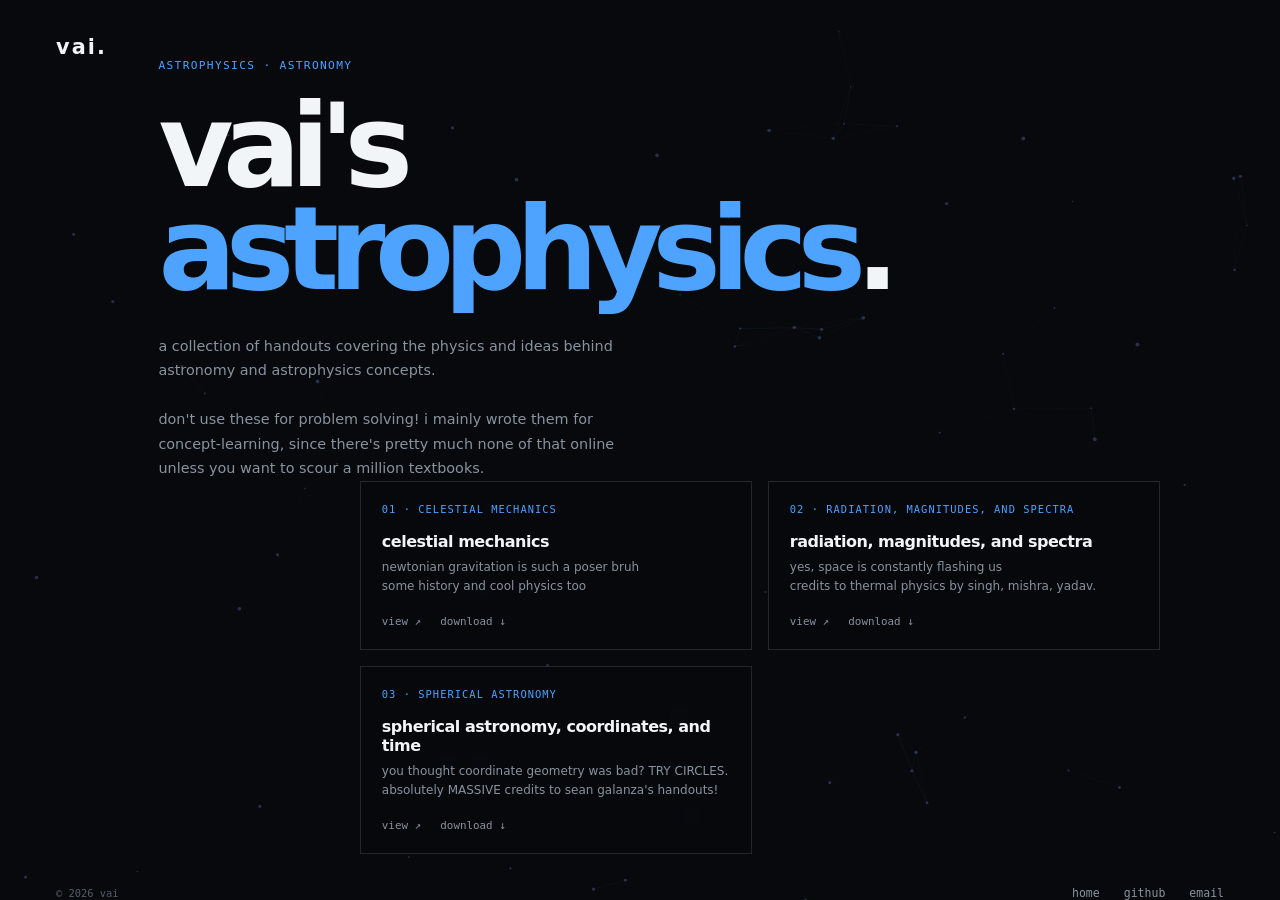
==== astro/index.html @ 9d63299b "Update index.html" ====
<!DOCTYPE html>
<html lang="en">
<head>
    <meta charset="UTF-8">
    <meta name="viewport" content="width=device-width, initial-scale=1.0">

    <title>astrophysics · vai.</title>

    <link rel="stylesheet" href="../styles.css">
    <link rel="icon" href="../Group 7.ico">
</head>

<body>

    <canvas id="physics-canvas"></canvas>

    <main class="site">

        <header class="topbar">
            <a href="../" class="logo">vai.</a>
        </header>


        <section class="hero">

            <p class="eyebrow">
                astrophysics · astronomy
            </p>

            <h1>
                vai's<span> astrophysics</span>.
            </h1>

            <p class="hero-description">
                a collection of handouts covering the physics
                and ideas behind astronomy and astrophysics concepts.<br><br>
                don't use these for problem solving! i mainly wrote them for concept-learning, since there's pretty much none of that online unless you want to scour a million textbooks.
            </p>

        </section>


        <section class="info-grid">

            <div class="info-card work-card">

                <span class="card-label">
                    01 · celestial mechanics
                </span>

                <p class="work-title">
                    celestial mechanics
                </p>

                <p class="work-description">
                    newtonian gravitation is such a poser bruh<br>
                    some history and cool physics too
                </p>

                <div class="card-actions">

                    <a
                        href="handouts/celestial-mechanics.pdf"
                        target="_blank"
                        rel="noopener noreferrer"
                    >
                        view ↗
                    </a>

                    <a
                        href="handouts/celestial-mechanics.pdf"
                        download
                    >
                        download ↓
                    </a>

                </div>

            </div>


            <div class="info-card work-card">

                <span class="card-label">
                    02 · radiation, magnitudes, and spectra
                </span>

                <p class="work-title">
                    radiation, magnitudes, and spectra
                </p>

                <p class="work-description">
                    yes, space is constantly flashing us<br>
                    credits to thermal physics by singh, mishra, yadav.
                </p>

                <div class="card-actions">

                    <a
                        href="handouts/radiation-magnitudes-spectra.pdf"
                        target="_blank"
                        rel="noopener noreferrer"
                    >
                        view ↗
                    </a>

                    <a
                        href="handouts/radiation-magnitudes-spectra.pdf"
                        download
                    >
                        download ↓
                    </a>

                </div>

            </div>


            <div class="info-card work-card">

                <span class="card-label">
                    03 · spherical astronomy
                </span>

                <p class="work-title">
                    spherical astronomy, coordinates, and time
                </p>

                <p class="work-description">
                    you thought coordinate geometry was bad? TRY CIRCLES.<br>
                    absolutely MASSIVE credits to sean galanza's handouts!
                </p>

                <div class="card-actions">

                    <a
                        href="handouts/spherical-astronomy-coordinates-time.pdf"
                        target="_blank"
                        rel="noopener noreferrer"
                    >
                        view ↗
                    </a>

                    <a
                        href="handouts/spherical-astronomy-coordinates-time.pdf"
                        download
                    >
                        download ↓
                    </a>

                </div>

            </div>

        </section>


        <footer class="footer">

            <span>© 2026 vai</span>

            <div class="footer-links">

                <a href="../">
                    home
                </a>

                <a
                    href="https://github.com/vaibis"
                    target="_blank"
                    rel="noopener noreferrer"
                >
                    github
                </a>

                <a href="mailto:vaibhavnvc@gmail.com">
                    email
                </a>

            </div>

        </footer>

    </main>


    <script src="../script.js"></script>

</body>
</html>
---- styles.css ----
:root {
    --background: #07090d;
    --text: #f2f5f8;
    --muted: #89939f;

    --border: rgba(255, 255, 255, 0.12);

    --accent: #4da3ff;
    --accent-bright: #82c2ff;
}


* {
    margin: 0;
    padding: 0;
    box-sizing: border-box;
}


html,
body {
    width: 100%;
    height: 100%;
}


body {
    background: var(--background);
    color: var(--text);

    font-family:
        Inter,
        ui-sans-serif,
        system-ui,
        -apple-system,
        BlinkMacSystemFont,
        "Segoe UI",
        sans-serif;
}


a {
    color: inherit;
    text-decoration: none;
}


#physics-canvas {
    position: fixed;

    inset: 0;

    width: 100%;
    height: 100%;

    z-index: 0;

    opacity: 0.42;
}


.site {
    position: relative;

    z-index: 1;

    width: 100%;
    height: 100vh;

    padding: 2.2rem 3.5rem;

    display: flex;
    flex-direction: column;
}


/* navigation */


.topbar {
    display: flex;

    align-items: center;
    justify-content: space-between;
}


.logo {
    font-size: 1.3rem;

    font-weight: 700;

    letter-spacing: 0.1em;
}


nav {
    display: flex;

    gap: 2rem;
}


nav a,
.footer a {
    color: var(--muted);

    font-family: monospace;

    font-size: 0.72rem;

    transition: color 0.2s ease;
}


nav a:hover,
.footer a:hover {
    color: var(--accent-bright);
}


/* hero */


.hero {
    flex: 1;

    display: flex;

    flex-direction: column;

    justify-content: center;

    max-width: 900px;

    margin-left: 8vw;
}


.eyebrow {
    margin-bottom: 1.4rem;

    color: var(--accent);

    font-family: monospace;

    font-size: 0.7rem;

    letter-spacing: 0.12em;

    text-transform: uppercase;
}


h1 {
    font-size: clamp(4rem, 9vw, 9rem);

    font-weight: 700;

    letter-spacing: -0.09em;

    line-height: 0.9;
}


h1 span {
    color: var(--accent);
}


h2 {
    margin-top: 2rem;

    font-size: clamp(1.5rem, 3vw, 3rem);

    font-weight: 500;

    letter-spacing: -0.06em;

    line-height: 1.05;
}


h2 em {
    color: var(--muted);

    font-style: normal;
}


.hero-description {
    max-width: 460px;

    margin-top: 2rem;

    color: var(--muted);

    font-size: 0.9rem;

    line-height: 1.7;
}


/* information cards */


.info-grid {
    display: grid;

    grid-template-columns: 1fr 1fr;

    gap: 1rem;

    max-width: 800px;

    margin-left: auto;

    margin-right: 5vw;

    margin-bottom: 2rem;
}


.info-card {
    min-height: 145px;

    padding: 1.3rem;

    border: 1px solid var(--border);

    background: rgba(7, 9, 13, 0.5);

    backdrop-filter: blur(8px);

    transition:
        border-color 0.3s ease,
        transform 0.3s ease;
}


.info-card:hover {
    border-color: rgba(77, 163, 255, 0.55);

    transform: translateY(-4px);
}


.card-label {
    display: block;

    margin-bottom: 1.1rem;

    color: var(--accent);

    font-family: monospace;

    font-size: 0.65rem;

    letter-spacing: 0.1em;

    text-transform: uppercase;
}


.current-list p {
    color: var(--muted);

    font-size: 0.8rem;

    line-height: 1.8;
}


.current-list p::before {
    content: "→ ";

    color: var(--accent);
}


.about-text {
    color: var(--muted);

    font-size: 0.8rem;

    line-height: 1.7;
}


.dream-school {
    color: var(--accent-bright);

    font-size: 1.8rem;

    font-weight: 600;

    letter-spacing: -0.06em;
}


.dream-description {
    margin-top: 0.35rem;

    color: var(--muted);

    font-family: monospace;

    font-size: 0.7rem;
}


/* footer */


.footer {
    display: flex;

    align-items: center;

    justify-content: space-between;

    color: #555d66;

    font-family: monospace;

    font-size: 0.65rem;
}


.footer-links {
    display: flex;

    gap: 1.5rem;
}


/* mobile */


@media (max-width: 700px) {

    .site {
        padding: 1.5rem;
    }


    nav {
        gap: 1rem;
    }


    nav a {
        font-size: 0.62rem;
    }


    .hero {
        margin-left: 0;

        max-width: 100%;
    }


    h1 {
        font-size: clamp(4rem, 20vw, 7rem);
    }


    h2 {
        font-size: 1.6rem;
    }


    .hero-description {
        font-size: 0.8rem;
    }


    .info-grid {
        grid-template-columns: 1fr 1fr;

        margin: 0 0 1.5rem 0;
    }


    .info-card {
        min-height: 130px;

        padding: 1rem;
    }


    .footer-links {
        gap: 0.8rem;
    }

}

@media (max-height: 800px) and (min-width: 701px) {

    .site {
        padding-top: 1.4rem;
        padding-bottom: 1.2rem;
    }

    .hero {
        margin-left: 5vw;
    }

    .eyebrow {
        margin-bottom: 0.8rem;
    }

    h1 {
        font-size: clamp(4rem, 8vw, 7rem);
    }

    h2 {
        margin-top: 1.2rem;

        font-size: clamp(1.4rem, 2.5vw, 2.3rem);
    }

    .hero-description {
        margin-top: 1.2rem;

        font-size: 0.8rem;
    }

    .info-grid {
        gap: 0.7rem;

        margin-bottom: 1.2rem;
    }

    .info-card {
        min-height: 115px;

        padding: 1rem;
    }

    .card-label {
        margin-bottom: 0.7rem;
    }

    .current-list p {
        line-height: 1.55;
    }

}

.work-card {
    cursor: pointer;

    transition:
        border-color 0.3s ease,
        transform 0.3s ease,
        background 0.3s ease;
}


.work-card:hover {
    border-color: rgba(77, 163, 255, 0.55);

    background: rgba(7, 9, 13, 0.7);

    transform: translateY(-4px);
}


.work-title {
    margin-bottom: 0.4rem;

    color: var(--text);

    font-size: 1rem;

    font-weight: 600;

    letter-spacing: -0.03em;
}


.work-description {
    color: var(--muted);

    font-size: 0.75rem;

    line-height: 1.6;
}

.card-actions {
    display: flex;
    gap: 1.2rem;
    margin-top: 1.2rem;
}

.card-actions a {
    color: var(--muted);
    font-family: monospace;
    font-size: 0.68rem;
    transition: color 0.2s ease;
}

.card-actions a:hover {
    color: var(--accent-bright);
}
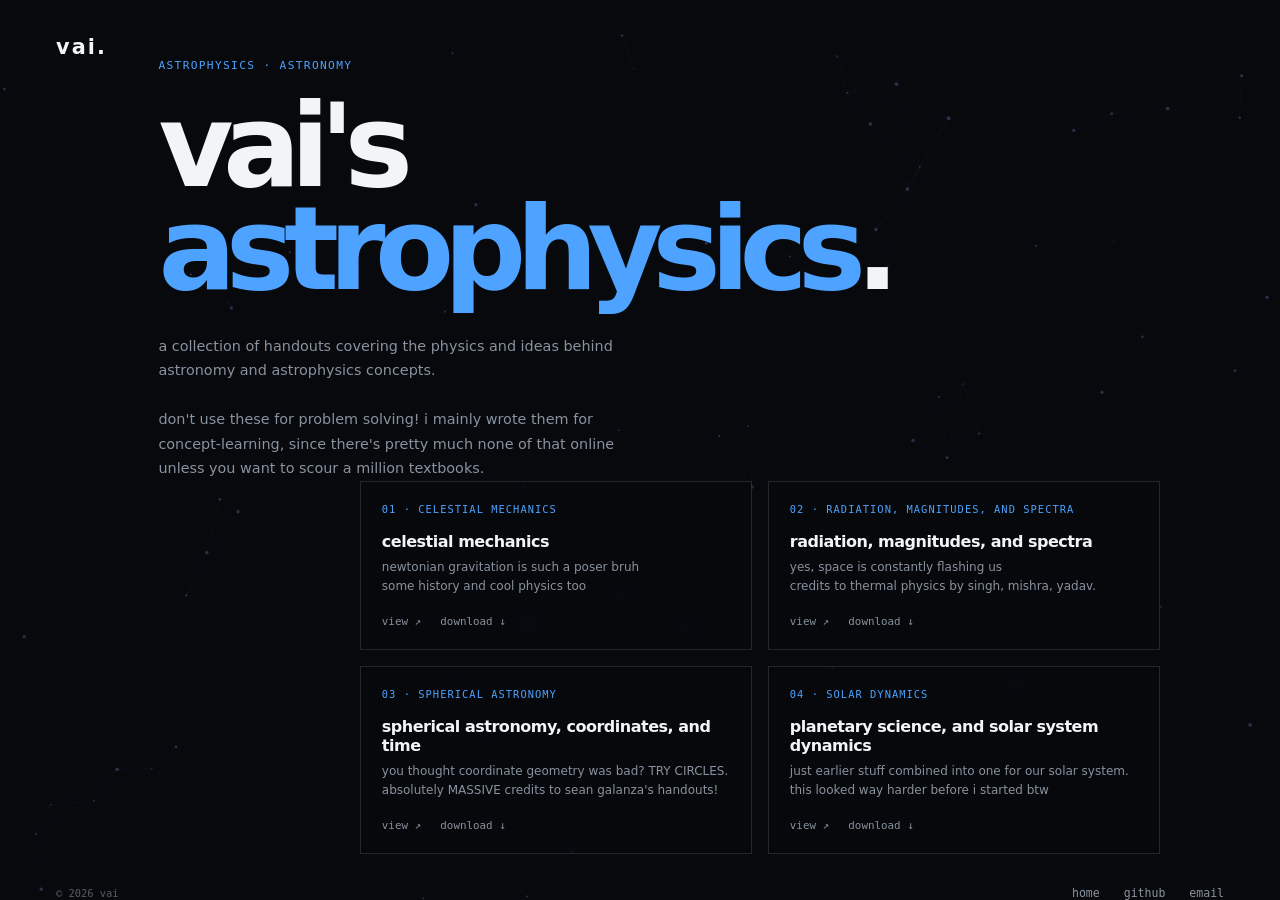
==== commit 59d0516b: "ok no 4" ====
--- a/astro/index.html
+++ b/astro/index.html
@@ -143,6 +143,42 @@
 
                     <a
                         href="handouts/spherical-astronomy-coordinates-time.pdf"
+                        download
+                    >
+                        download ↓
+                    </a>
+
+                </div>
+
+            </div>
+
+            <div class="info-card work-card">
+
+                <span class="card-label">
+                    04 · solar dynamics
+                </span>
+
+                <p class="work-title">
+                    planetary science, and solar system dynamics
+                </p>
+
+                <p class="work-description">
+                    just earlier stuff combined into one for our solar system.<br>
+                    this looked way harder before i started btw
+                </p>
+
+                <div class="card-actions">
+
+                    <a
+                        href="handouts/planetary-science-solar-dynamics.pdf"
+                        target="_blank"
+                        rel="noopener noreferrer"
+                    >
+                        view ↗
+                    </a>
+
+                    <a
+                        href="handouts/planetary-science-solar-dynamics.pdf"
                         download
                     >
                         download ↓
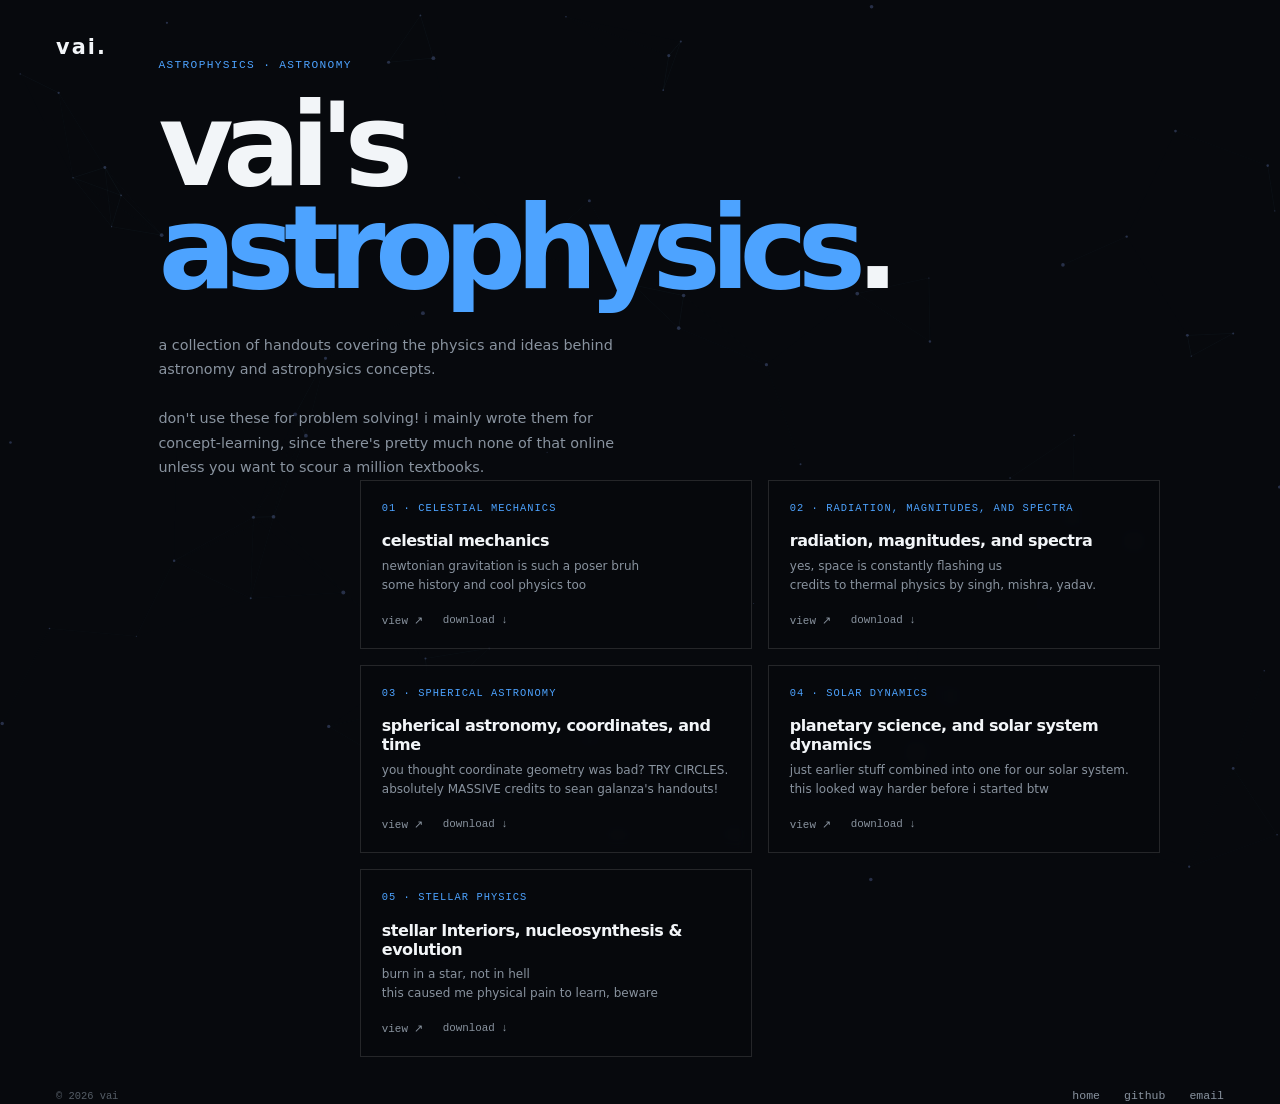
==== commit a18dcf24: "sigh." ====
--- a/astro/index.html
+++ b/astro/index.html
@@ -179,6 +179,42 @@
 
                     <a
                         href="handouts/planetary-science-solar-dynamics.pdf"
+                        download
+                    >
+                        download ↓
+                    </a>
+
+                </div>
+
+            </div>
+
+            <div class="info-card work-card">
+
+                <span class="card-label">
+                    05 · stellar physics
+                </span>
+
+                <p class="work-title">
+                    stellar Interiors, nucleosynthesis & evolution
+                </p>
+
+                <p class="work-description">
+                    burn in a star, not in hell<br>
+                    this caused me physical pain to learn, beware
+                </p>
+
+                <div class="card-actions">
+
+                    <a
+                        href="handouts/stellar-interiors-nucleosynthesis-evolution.pdf"
+                        target="_blank"
+                        rel="noopener noreferrer"
+                    >
+                        view ↗
+                    </a>
+
+                    <a
+                        href="handouts/stellar-interiors-nucleosynthesis-evolution.pdf"
                         download
                     >
                         download ↓
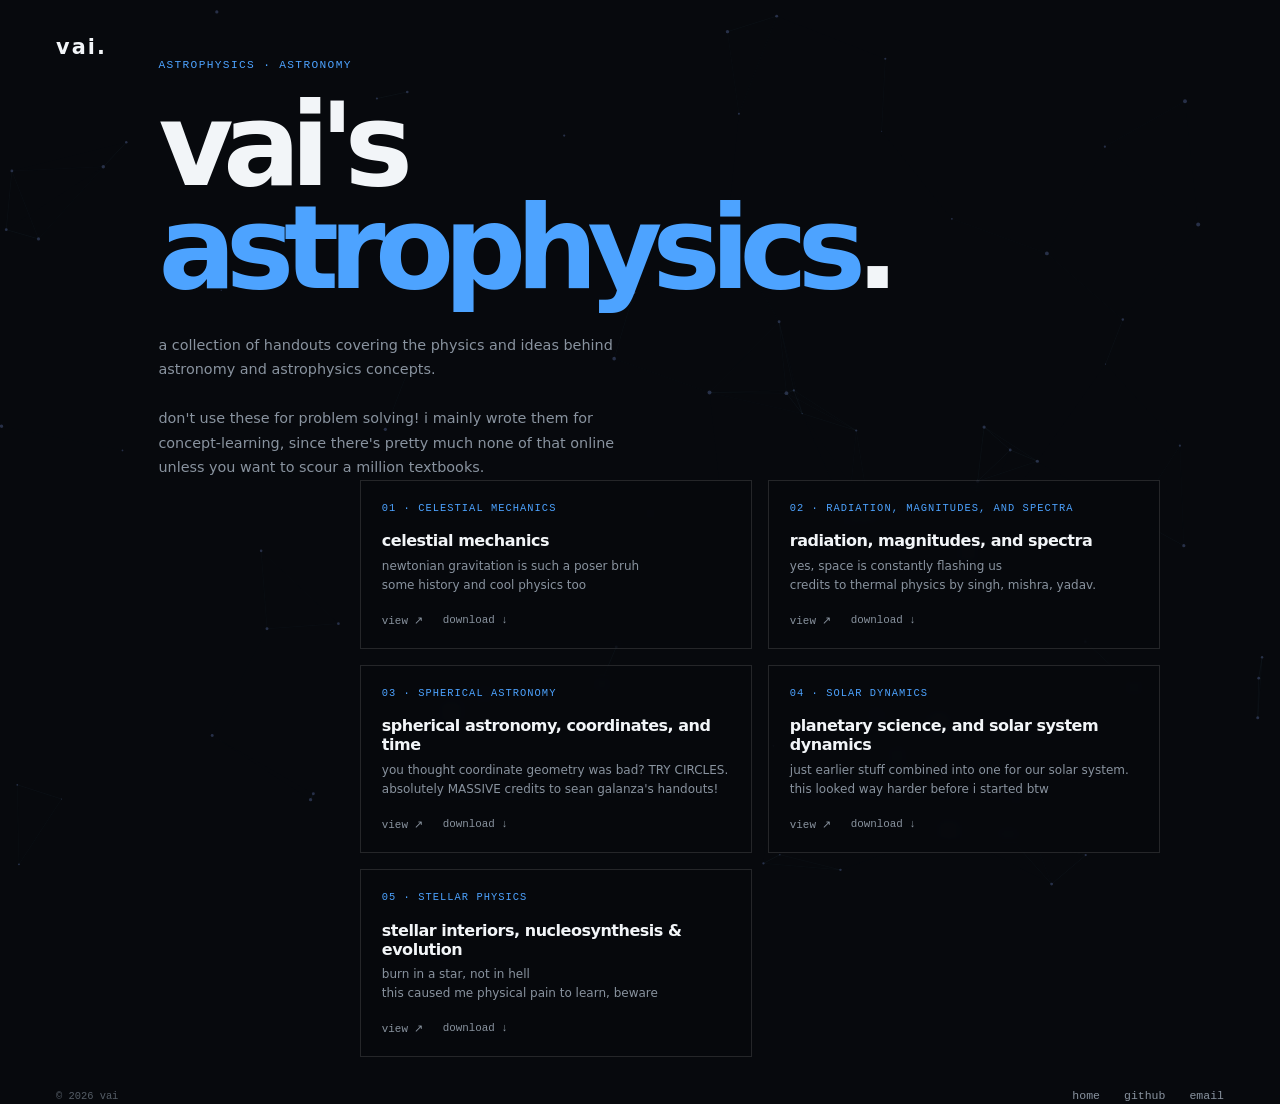
==== commit 5af9e8b6: "i has no dream" ====
--- a/astro/index.html
+++ b/astro/index.html
@@ -195,7 +195,7 @@
                 </span>
 
                 <p class="work-title">
-                    stellar Interiors, nucleosynthesis & evolution
+                    stellar interiors, nucleosynthesis & evolution
                 </p>
 
                 <p class="work-description">
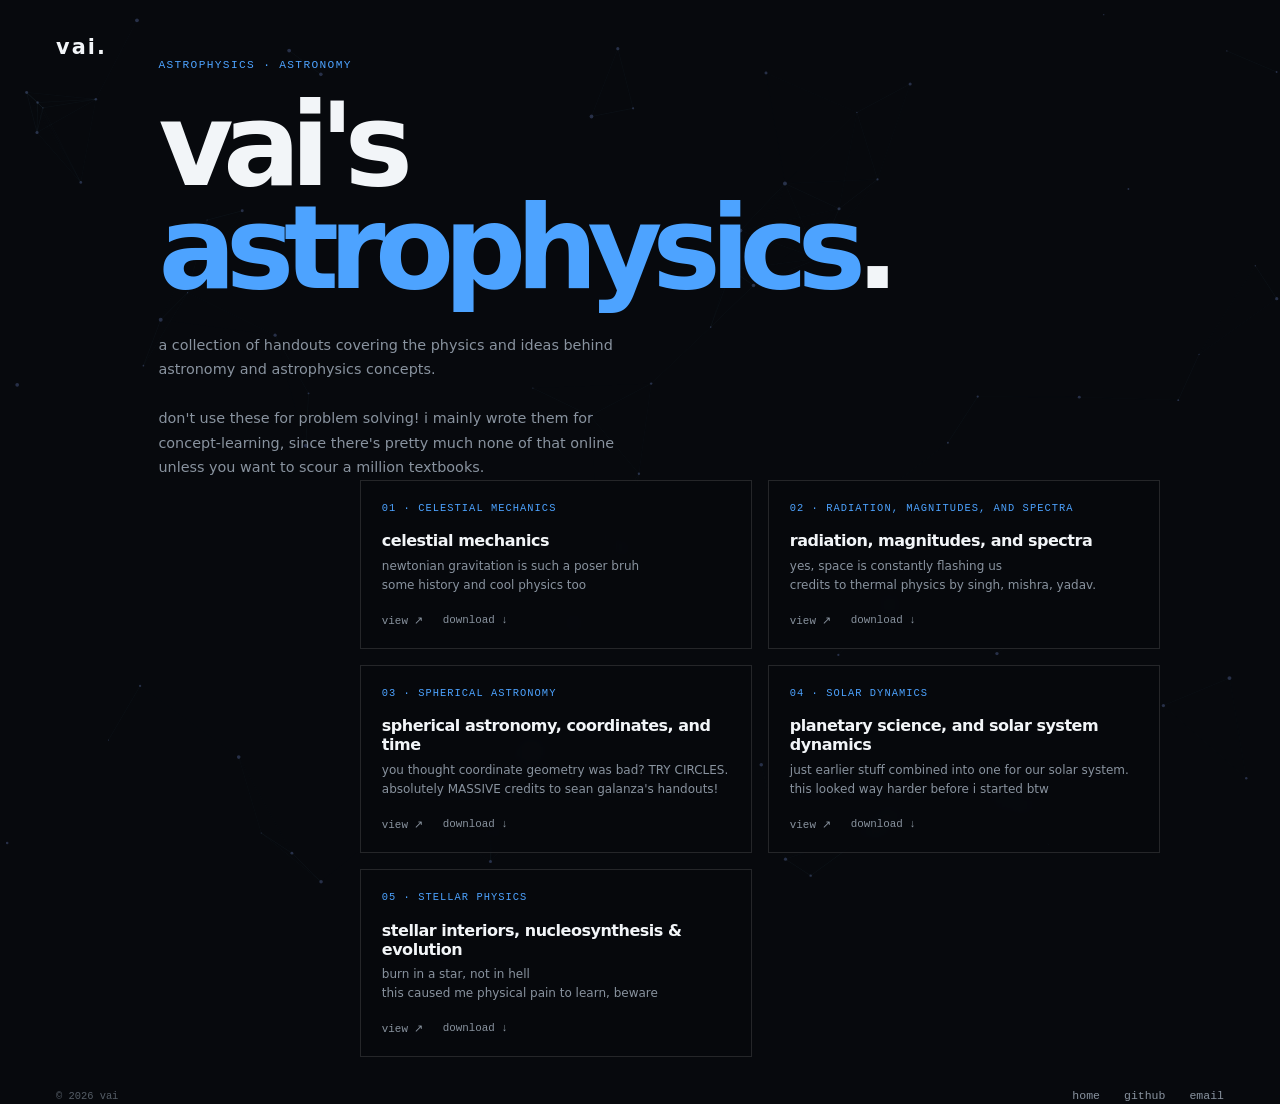
==== commit e26a6dcb: "Update index.html" ====
--- a/astro/index.html
+++ b/astro/index.html
@@ -8,6 +8,15 @@
 
     <link rel="stylesheet" href="../styles.css">
     <link rel="icon" href="../Group 7.ico">
+    <!-- Google tag (gtag.js) -->
+    <script async src="https://www.googletagmanager.com/gtag/js?id=G-SPZGJM0MV9"></script>
+    <script>
+    window.dataLayer = window.dataLayer || [];
+    function gtag(){dataLayer.push(arguments);}
+    gtag('js', new Date());
+
+    gtag('config', 'G-SPZGJM0MV9');
+    </script>
 </head>
 
 <body>
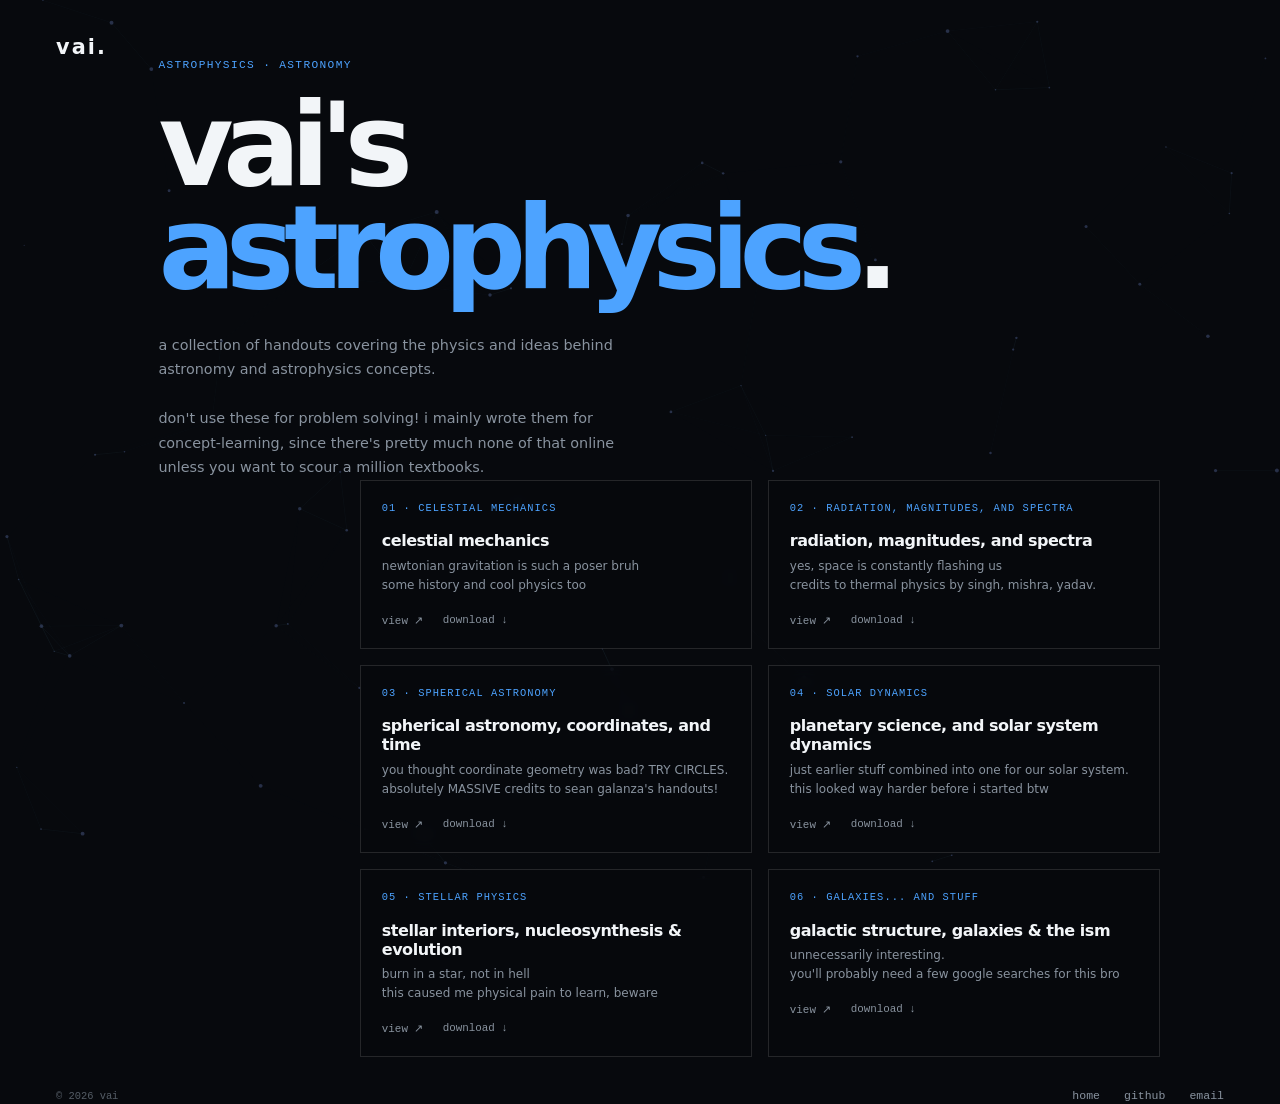
==== commit fecc3cdb: "still here btw" ====
--- a/astro/index.html
+++ b/astro/index.html
@@ -233,6 +233,42 @@
 
             </div>
 
+            <div class="info-card work-card">
+
+                <span class="card-label">
+                    06 · galaxies... and stuff
+                </span>
+
+                <p class="work-title">
+                    galactic structure, galaxies & the ism
+                </p>
+
+                <p class="work-description">
+                    unnecessarily interesting.<br>
+                    you'll probably need a few google searches for this bro
+                </p>
+
+                <div class="card-actions">
+
+                    <a
+                        href="handouts/galaxies-ism.pdf"
+                        target="_blank"
+                        rel="noopener noreferrer"
+                    >
+                        view ↗
+                    </a>
+
+                    <a
+                        href="handouts/galaxies-ism.pdf"
+                        download
+                    >
+                        download ↓
+                    </a>
+
+                </div>
+
+            </div>
+
         </section>
 
 
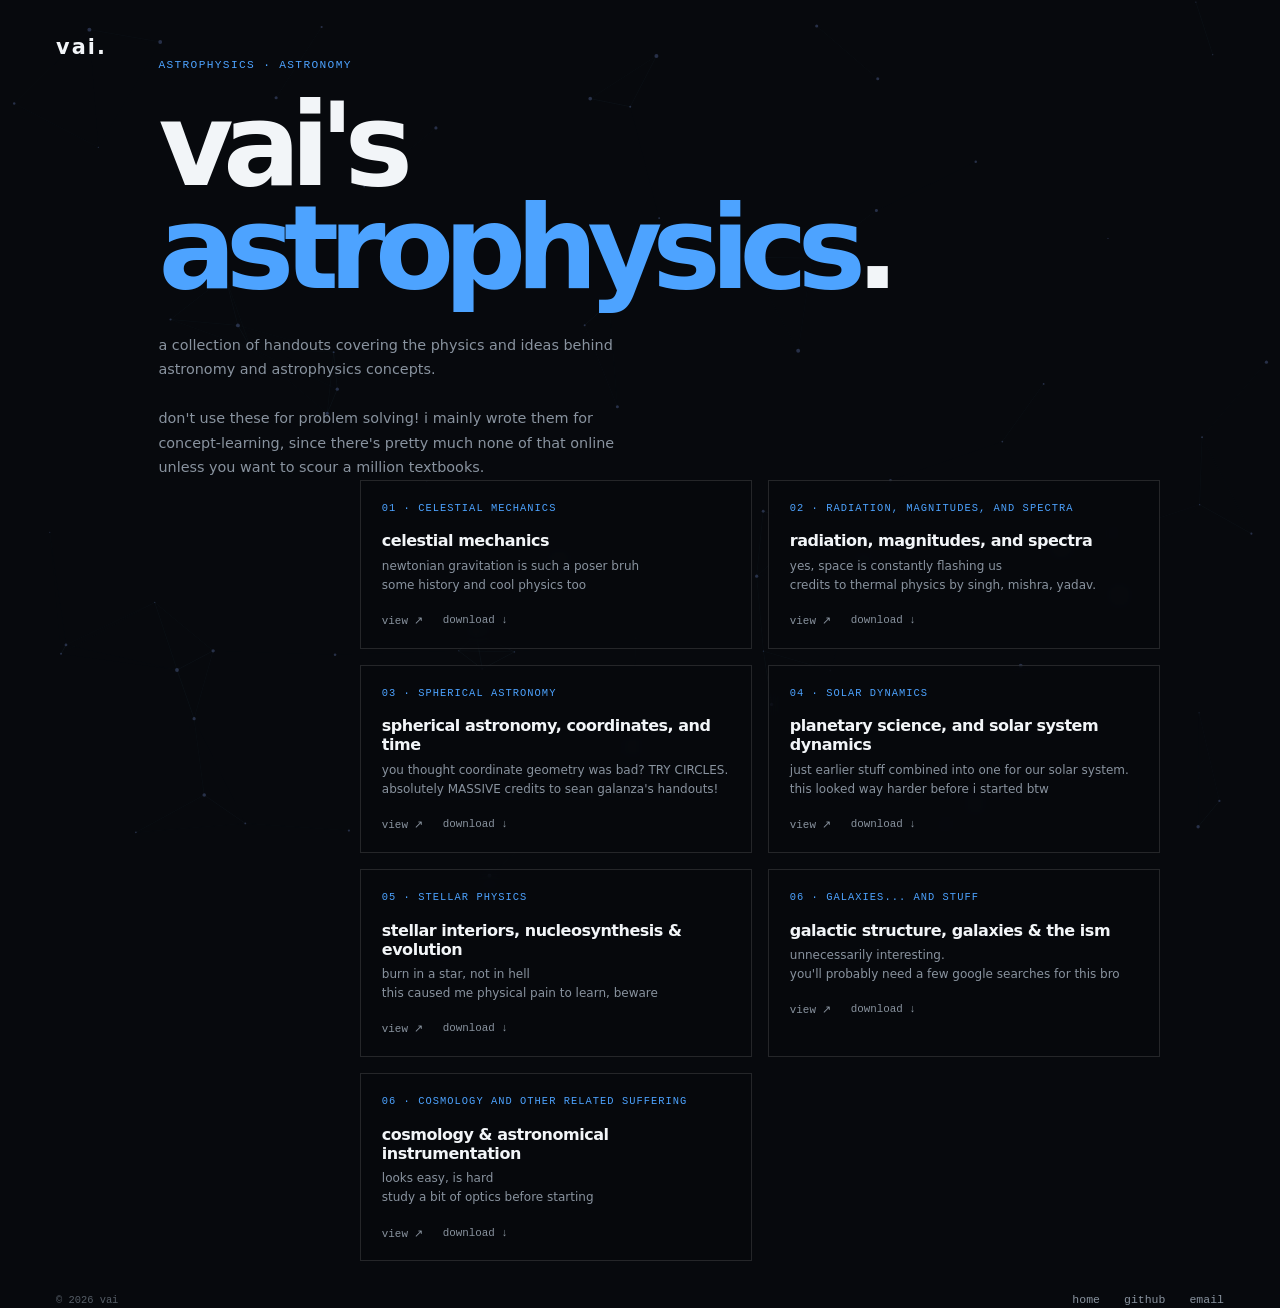
==== commit f4fc2a67: "yeay" ====
--- a/astro/index.html
+++ b/astro/index.html
@@ -269,6 +269,42 @@
 
             </div>
 
+            <div class="info-card work-card">
+
+                <span class="card-label">
+                    06 · cosmology and other related suffering
+                </span>
+
+                <p class="work-title">
+                    cosmology & astronomical instrumentation
+                </p>
+
+                <p class="work-description">
+                    looks easy, is hard<br>
+                    study a bit of optics before starting
+                </p>
+
+                <div class="card-actions">
+
+                    <a
+                        href="handouts/cosmo-instruments.pdf"
+                        target="_blank"
+                        rel="noopener noreferrer"
+                    >
+                        view ↗
+                    </a>
+
+                    <a
+                        href="handouts/cosmo-instruments.pdf"
+                        download
+                    >
+                        download ↓
+                    </a>
+
+                </div>
+
+            </div>
+
         </section>
 
 
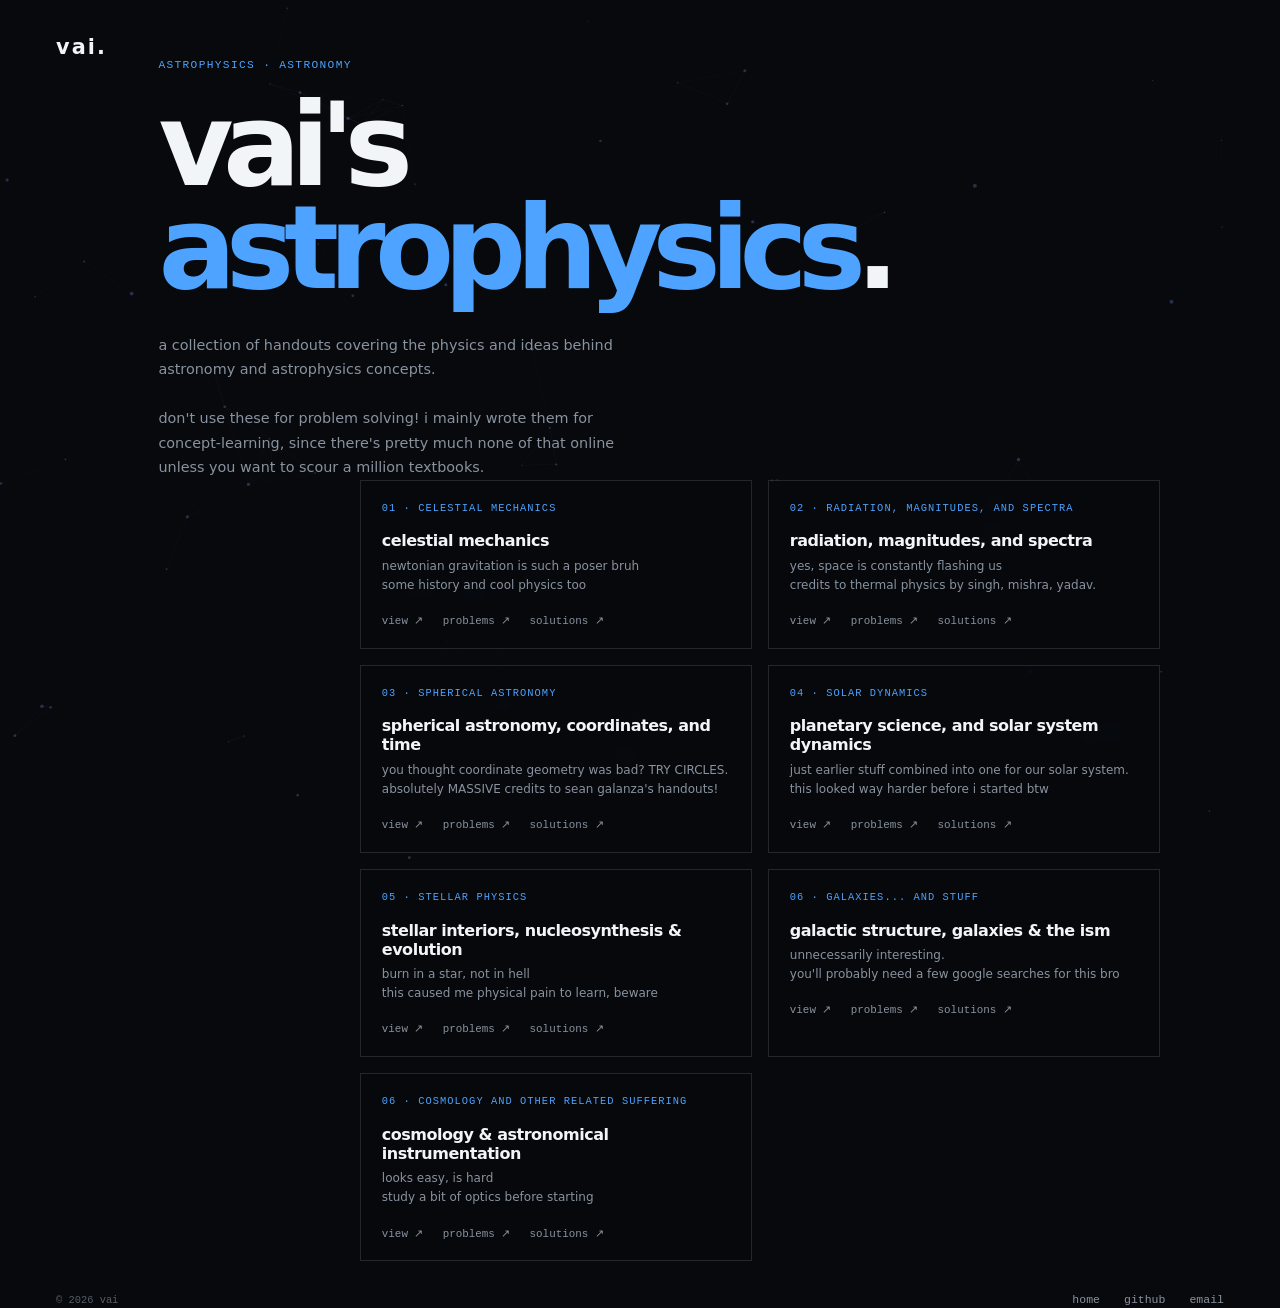
==== commit 1b822ee5: "yes" ====
--- a/astro/index.html
+++ b/astro/index.html
@@ -77,10 +77,19 @@
                     </a>
 
                     <a
-                        href="handouts/celestial-mechanics.pdf"
-                        download
-                    >
-                        download ↓
+                        href="psets/celestial-mechanics.pdf"
+                        target="_blank"
+                        rel="noopener noreferrer"
+                    >
+                        problems ↗
+                    </a>
+
+                    <a
+                        href="sols/celestial-mechanics.pdf"
+                        target="_blank"
+                        rel="noopener noreferrer"
+                    >
+                        solutions ↗
                     </a>
 
                 </div>
@@ -114,10 +123,19 @@
                     </a>
 
                     <a
-                        href="handouts/radiation-magnitudes-spectra.pdf"
-                        download
-                    >
-                        download ↓
+                        href="psets/radiation-magnitudes-spectra.pdf"
+                        target="_blank"
+                        rel="noopener noreferrer"
+                    >
+                        problems ↗
+                    </a>
+
+                    <a
+                        href="sols/radiation-magnitudes-spectra.pdf"
+                        target="_blank"
+                        rel="noopener noreferrer"
+                    >
+                        solutions ↗
                     </a>
 
                 </div>
@@ -151,10 +169,19 @@
                     </a>
 
                     <a
-                        href="handouts/spherical-astronomy-coordinates-time.pdf"
-                        download
-                    >
-                        download ↓
+                        href="psets/spherical-astronomy-coordinates-time.pdf"
+                        target="_blank"
+                        rel="noopener noreferrer"
+                    >
+                        problems ↗
+                    </a>
+
+                    <a
+                        href="sols/spherical-astronomy-coordinates-time.pdf"
+                        target="_blank"
+                        rel="noopener noreferrer"
+                    >
+                        solutions ↗
                     </a>
 
                 </div>
@@ -187,10 +214,19 @@
                     </a>
 
                     <a
-                        href="handouts/planetary-science-solar-dynamics.pdf"
-                        download
-                    >
-                        download ↓
+                        href="psets/planetary-science-solar-dynamics.pdf"
+                        target="_blank"
+                        rel="noopener noreferrer"
+                    >
+                        problems ↗
+                    </a>
+
+                    <a
+                        href="sols/planetary-science-solar-dynamics.pdf"
+                        target="_blank"
+                        rel="noopener noreferrer"
+                    >
+                        solutions ↗
                     </a>
 
                 </div>
@@ -223,10 +259,19 @@
                     </a>
 
                     <a
-                        href="handouts/stellar-interiors-nucleosynthesis-evolution.pdf"
-                        download
-                    >
-                        download ↓
+                        href="psets/stellar-interiors-nucleosynthesis-evolution.pdf"
+                        target="_blank"
+                        rel="noopener noreferrer"
+                    >
+                        problems ↗
+                    </a>
+
+                    <a
+                        href="sols/stellar-interiors-nucleosynthesis-evolution.pdf"
+                        target="_blank"
+                        rel="noopener noreferrer"
+                    >
+                        solutions ↗
                     </a>
 
                 </div>
@@ -259,10 +304,19 @@
                     </a>
 
                     <a
-                        href="handouts/galaxies-ism.pdf"
-                        download
-                    >
-                        download ↓
+                        href="psets/galaxies-ism.pdf"
+                        target="_blank"
+                        rel="noopener noreferrer"
+                    >
+                        problems ↗
+                    </a>
+
+                    <a
+                        href="sols/galaxies-ism.pdf"
+                        target="_blank"
+                        rel="noopener noreferrer"
+                    >
+                        solutions ↗
                     </a>
 
                 </div>
@@ -295,10 +349,19 @@
                     </a>
 
                     <a
-                        href="handouts/cosmo-instruments.pdf"
-                        download
-                    >
-                        download ↓
+                        href="psets/cosmo-instruments.pdf"
+                        target="_blank"
+                        rel="noopener noreferrer"
+                    >
+                        problems ↗
+                    </a>
+
+                    <a
+                        href="sols/cosmo-instruments.pdf"
+                        target="_blank"
+                        rel="noopener noreferrer"
+                    >
+                        solutions ↗
                     </a>
 
                 </div>
